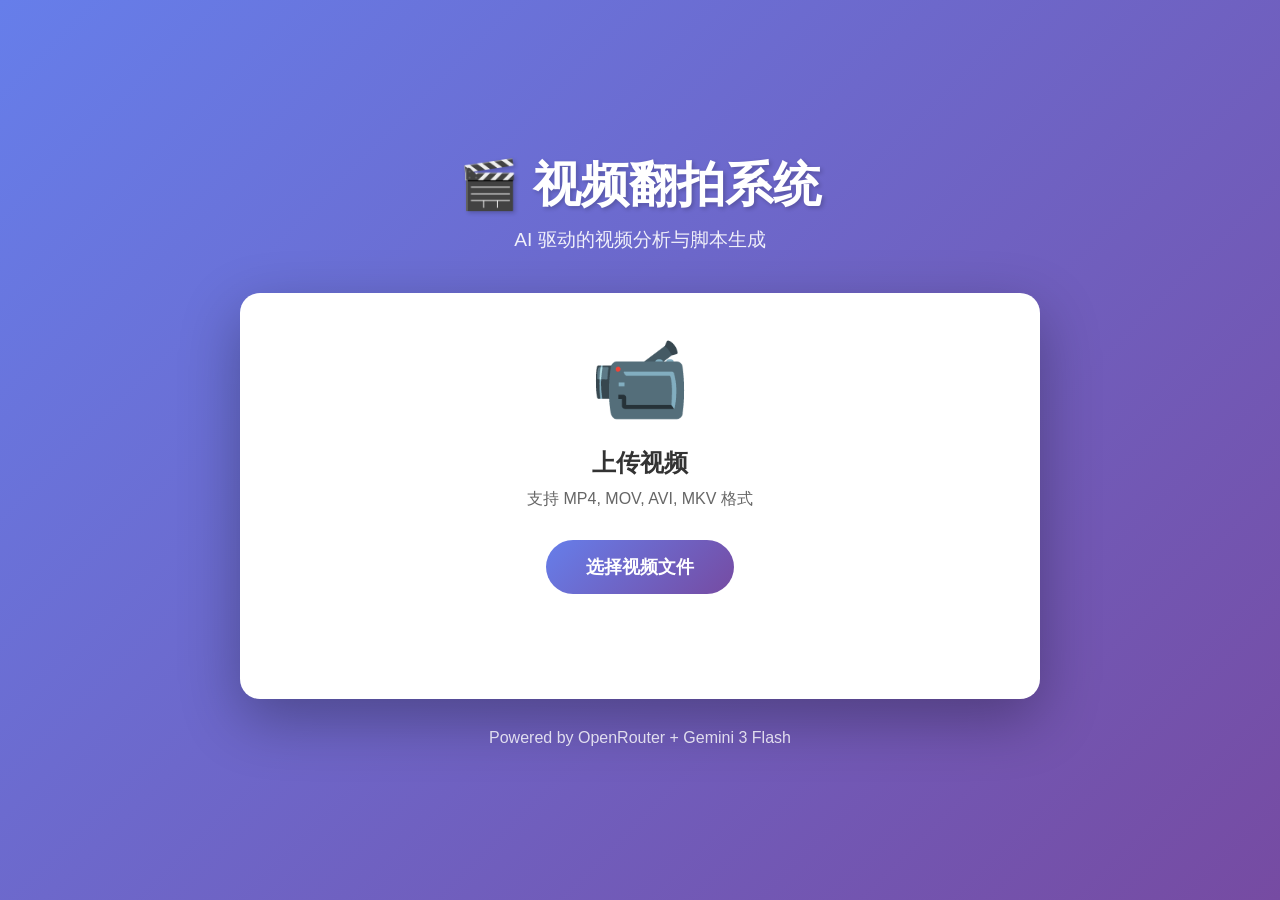
==== templates/index.html @ b66c97a4 "Initial commit: AI视频翻拍系统" ====
<!DOCTYPE html>
<html lang="zh-CN">
<head>
    <meta charset="UTF-8">
    <meta name="viewport" content="width=device-width, initial-scale=1.0">
    <title>视频翻拍系统 - AdVideoSystem</title>
    <link rel="stylesheet" href="/static/css/style.css">
</head>
<body>
    <div class="container">
        <header>
            <h1>🎬 视频翻拍系统</h1>
            <p class="subtitle">AI 驱动的视频分析与脚本生成</p>
        </header>

        <main>
            <div class="upload-section" id="uploadSection">
                <div class="upload-box">
                    <div class="upload-icon">📹</div>
                    <h2>上传视频</h2>
                    <p>支持 MP4, MOV, AVI, MKV 格式</p>
                    <input type="file" id="videoInput" accept="video/*" style="display: none;">
                    <button class="btn btn-primary" onclick="document.getElementById('videoInput').click()">
                        选择视频文件
                    </button>
                    <p class="file-name" id="fileName"></p>
                </div>
            </div>

            <div class="processing-section" id="processingSection" style="display: none;">
                <div class="progress-box">
                    <h2>处理中...</h2>
                    <div class="progress-bar">
                        <div class="progress-fill" id="progressFill"></div>
                    </div>
                    <p class="progress-text" id="progressText">正在上传视频...</p>
                    <div class="spinner"></div>
                </div>
            </div>

            <div class="result-section" id="resultSection" style="display: none;">
                <div class="result-box">
                    <div class="success-icon">✅</div>
                    <h2>处理完成！</h2>
                    <div class="result-info">
                        <p>检测到 <strong id="sceneCount">0</strong> 个镜头</p>
                        <p>已生成 Sora 脚本和关键帧图片</p>
                    </div>
                    <button class="btn btn-success" id="downloadBtn">
                        📥 下载结果文件
                    </button>
                    <button class="btn btn-secondary" onclick="location.reload()">
                        🔄 处理新视频
                    </button>
                </div>
            </div>

            <div class="error-section" id="errorSection" style="display: none;">
                <div class="error-box">
                    <div class="error-icon">❌</div>
                    <h2>处理失败</h2>
                    <p class="error-message" id="errorMessage"></p>
                    <button class="btn btn-secondary" onclick="location.reload()">
                        🔄 重新开始
                    </button>
                </div>
            </div>
        </main>

        <footer>
            <p>Powered by OpenRouter + Gemini 3 Flash</p>
        </footer>
    </div>

    <script src="/static/js/app.js"></script>
</body>
</html>
---- static/css/style.css ----
* {
    margin: 0;
    padding: 0;
    box-sizing: border-box;
}

body {
    font-family: -apple-system, BlinkMacSystemFont, 'Segoe UI', 'PingFang SC', 'Hiragino Sans GB', 'Microsoft YaHei', sans-serif;
    background: linear-gradient(135deg, #667eea 0%, #764ba2 100%);
    min-height: 100vh;
    display: flex;
    align-items: center;
    justify-content: center;
    padding: 20px;
}

.container {
    max-width: 800px;
    width: 100%;
}

header {
    text-align: center;
    color: white;
    margin-bottom: 40px;
}

header h1 {
    font-size: 3em;
    margin-bottom: 10px;
    text-shadow: 2px 2px 4px rgba(0,0,0,0.2);
}

.subtitle {
    font-size: 1.2em;
    opacity: 0.9;
}

main {
    background: white;
    border-radius: 20px;
    padding: 40px;
    box-shadow: 0 20px 60px rgba(0,0,0,0.3);
}

.upload-box, .progress-box, .result-box, .error-box {
    text-align: center;
}

.upload-icon {
    font-size: 5em;
    margin-bottom: 20px;
}

.upload-box h2 {
    color: #333;
    margin-bottom: 10px;
}

.upload-box p {
    color: #666;
    margin-bottom: 20px;
}

.btn {
    padding: 15px 40px;
    font-size: 1.1em;
    border: none;
    border-radius: 50px;
    cursor: pointer;
    transition: all 0.3s ease;
    font-weight: 600;
    margin: 10px;
}

.btn-primary {
    background: linear-gradient(135deg, #667eea 0%, #764ba2 100%);
    color: white;
}

.btn-primary:hover {
    transform: translateY(-2px);
    box-shadow: 0 10px 20px rgba(102, 126, 234, 0.4);
}

.btn-success {
    background: linear-gradient(135deg, #11998e 0%, #38ef7d 100%);
    color: white;
}

.btn-success:hover {
    transform: translateY(-2px);
    box-shadow: 0 10px 20px rgba(56, 239, 125, 0.4);
}

.btn-secondary {
    background: #f0f0f0;
    color: #333;
}

.btn-secondary:hover {
    background: #e0e0e0;
}

.file-name {
    margin-top: 15px;
    color: #667eea;
    font-weight: 600;
    min-height: 20px;
}

.progress-box h2 {
    color: #333;
    margin-bottom: 30px;
}

.progress-bar {
    width: 100%;
    height: 30px;
    background: #f0f0f0;
    border-radius: 15px;
    overflow: hidden;
    margin-bottom: 20px;
}

.progress-fill {
    height: 100%;
    background: linear-gradient(90deg, #667eea 0%, #764ba2 100%);
    width: 0%;
    transition: width 0.3s ease;
}

.progress-text {
    color: #666;
    margin-bottom: 20px;
}

.spinner {
    border: 4px solid #f0f0f0;
    border-top: 4px solid #667eea;
    border-radius: 50%;
    width: 50px;
    height: 50px;
    animation: spin 1s linear infinite;
    margin: 20px auto;
}

@keyframes spin {
    0% { transform: rotate(0deg); }
    100% { transform: rotate(360deg); }
}

.success-icon, .error-icon {
    font-size: 5em;
    margin-bottom: 20px;
}

.result-box h2, .error-box h2 {
    color: #333;
    margin-bottom: 20px;
}

.result-info {
    background: #f8f9fa;
    padding: 20px;
    border-radius: 10px;
    margin: 20px 0;
}

.result-info p {
    color: #666;
    margin: 10px 0;
    font-size: 1.1em;
}

.result-info strong {
    color: #667eea;
    font-size: 1.3em;
}

.error-message {
    color: #e74c3c;
    background: #fee;
    padding: 15px;
    border-radius: 10px;
    margin: 20px 0;
}

footer {
    text-align: center;
    color: white;
    margin-top: 30px;
    opacity: 0.8;
}

@media (max-width: 600px) {
    header h1 {
        font-size: 2em;
    }
    
    main {
        padding: 20px;
    }
    
    .btn {
        padding: 12px 30px;
        font-size: 1em;
    }
}
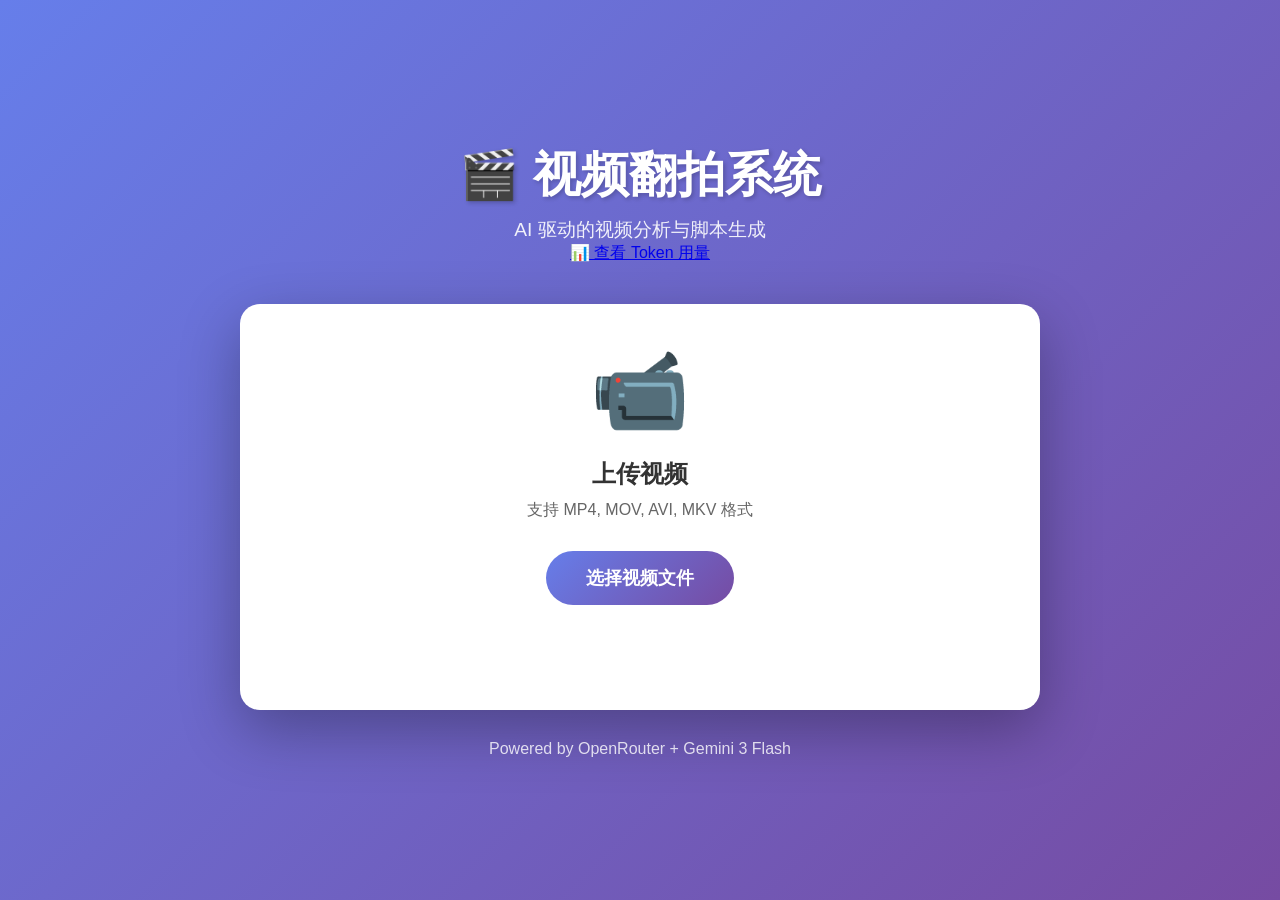
==== commit af18ed5b: "Add token usage tracking page" ====
--- a/templates/index.html
+++ b/templates/index.html
@@ -11,6 +11,7 @@
         <header>
             <h1>🎬 视频翻拍系统</h1>
             <p class="subtitle">AI 驱动的视频分析与脚本生成</p>
+            <a href="/token_usage_page" class="token-usage-link">📊 查看 Token 用量</a>
         </header>
 
         <main>
@@ -46,9 +47,14 @@
                         <p>检测到 <strong id="sceneCount">0</strong> 个镜头</p>
                         <p>已生成 Sora 脚本和关键帧图片</p>
                     </div>
-                    <button class="btn btn-success" id="downloadBtn">
-                        📥 下载结果文件
-                    </button>
+                    <div class="download-buttons">
+                        <button class="btn btn-success" id="downloadBtn">
+                            📦 下载完整包
+                        </button>
+                        <button class="btn btn-success" id="downloadCleanBtn">
+                            📄 下载纯脚本
+                        </button>
+                    </div>
                     <button class="btn btn-secondary" onclick="location.reload()">
                         🔄 处理新视频
                     </button>
--- a/static/css/style.css
+++ b/static/css/style.css
@@ -176,6 +176,14 @@
 .result-info strong {
     color: #667eea;
     font-size: 1.3em;
+}
+
+.download-buttons {
+    display: flex;
+    justify-content: center;
+    gap: 15px;
+    flex-wrap: wrap;
+    margin: 20px 0;
 }
 
 .error-message {
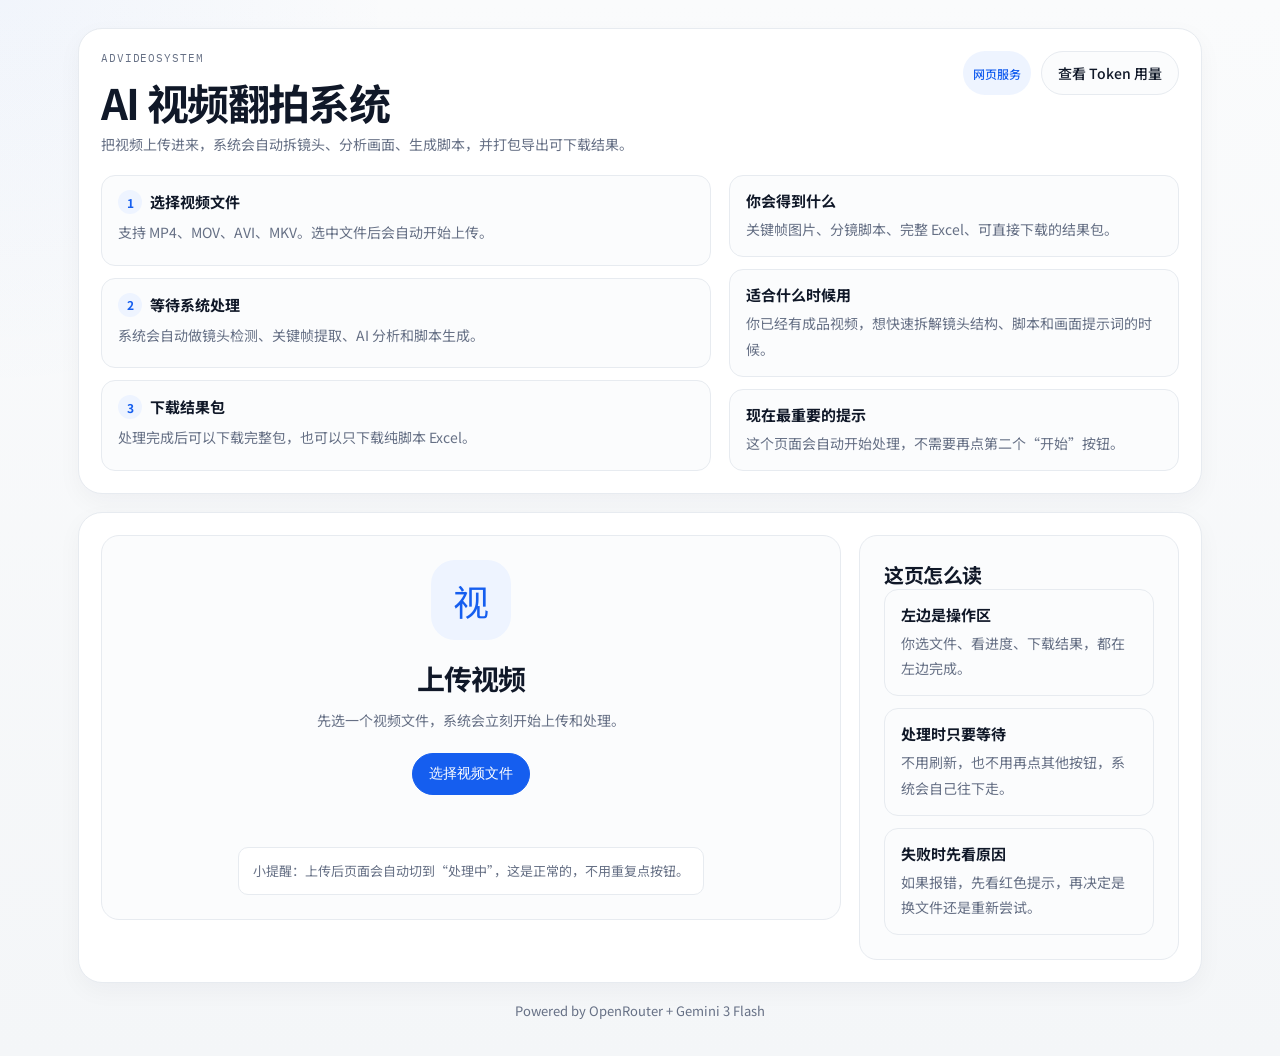
==== commit 9b6ce8bf: "Optimize AI video analysis workflow" ====
--- a/templates/index.html
+++ b/templates/index.html
@@ -4,78 +4,141 @@
     <meta charset="UTF-8">
     <meta name="viewport" content="width=device-width, initial-scale=1.0">
     <title>视频翻拍系统 - AdVideoSystem</title>
+    <link rel="preconnect" href="https://fonts.googleapis.com">
+    <link rel="preconnect" href="https://fonts.gstatic.com" crossorigin>
+    <link href="https://fonts.googleapis.com/css2?family=Noto+Sans+SC:wght@400;500;700&family=IBM+Plex+Mono:wght@400;500&display=swap" rel="stylesheet">
     <link rel="stylesheet" href="/static/css/style.css">
 </head>
 <body>
-    <div class="container">
-        <header>
-            <h1>🎬 视频翻拍系统</h1>
-            <p class="subtitle">AI 驱动的视频分析与脚本生成</p>
-            <a href="/token_usage_page" class="token-usage-link">📊 查看 Token 用量</a>
-        </header>
-
-        <main>
-            <div class="upload-section" id="uploadSection">
-                <div class="upload-box">
-                    <div class="upload-icon">📹</div>
-                    <h2>上传视频</h2>
-                    <p>支持 MP4, MOV, AVI, MKV 格式</p>
-                    <input type="file" id="videoInput" accept="video/*" style="display: none;">
-                    <button class="btn btn-primary" onclick="document.getElementById('videoInput').click()">
-                        选择视频文件
-                    </button>
-                    <p class="file-name" id="fileName"></p>
+    <div class="page stack">
+        <section class="panel panel-body hero">
+            <div class="hero-top">
+                <div>
+                    <div class="eyebrow">AdVideoSystem</div>
+                    <h1 class="page-title">AI 视频翻拍系统</h1>
+                    <p class="paragraph">把视频上传进来，系统会自动拆镜头、分析画面、生成脚本，并打包导出可下载结果。</p>
+                </div>
+                <div class="hero-actions">
+                    <span class="badge accent">网页服务</span>
+                    <a href="/token_usage_page" class="btn btn-secondary">查看 Token 用量</a>
                 </div>
             </div>
 
-            <div class="processing-section" id="processingSection" style="display: none;">
-                <div class="progress-box">
-                    <h2>处理中...</h2>
-                    <div class="progress-bar">
-                        <div class="progress-fill" id="progressFill"></div>
+            <div class="layout">
+                <div class="steps">
+                    <div class="step-item">
+                        <strong><span class="step-index">1</span>选择视频文件</strong>
+                        <div class="muted">支持 MP4、MOV、AVI、MKV。选中文件后会自动开始上传。</div>
                     </div>
-                    <p class="progress-text" id="progressText">正在上传视频...</p>
-                    <div class="spinner"></div>
+                    <div class="step-item">
+                        <strong><span class="step-index">2</span>等待系统处理</strong>
+                        <div class="muted">系统会自动做镜头检测、关键帧提取、AI 分析和脚本生成。</div>
+                    </div>
+                    <div class="step-item">
+                        <strong><span class="step-index">3</span>下载结果包</strong>
+                        <div class="muted">处理完成后可以下载完整包，也可以只下载纯脚本 Excel。</div>
+                    </div>
+                </div>
+
+                <div class="facts">
+                    <div class="fact-card">
+                        <strong>你会得到什么</strong>
+                        <div class="muted">关键帧图片、分镜脚本、完整 Excel、可直接下载的结果包。</div>
+                    </div>
+                    <div class="fact-card">
+                        <strong>适合什么时候用</strong>
+                        <div class="muted">你已经有成品视频，想快速拆解镜头结构、脚本和画面提示词的时候。</div>
+                    </div>
+                    <div class="fact-card">
+                        <strong>现在最重要的提示</strong>
+                        <div class="muted">这个页面会自动开始处理，不需要再点第二个“开始”按钮。</div>
+                    </div>
                 </div>
             </div>
+        </section>
 
-            <div class="result-section" id="resultSection" style="display: none;">
-                <div class="result-box">
-                    <div class="success-icon">✅</div>
-                    <h2>处理完成！</h2>
-                    <div class="result-info">
-                        <p>检测到 <strong id="sceneCount">0</strong> 个镜头</p>
-                        <p>已生成 Sora 脚本和关键帧图片</p>
+        <section class="panel panel-body">
+            <div class="upload-grid">
+                <div class="upload-section" id="uploadSection">
+                    <div class="upload-card">
+                        <div>
+                            <div class="upload-mark">视</div>
+                            <h2>上传视频</h2>
+                            <p class="paragraph">先选一个视频文件，系统会立刻开始上传和处理。</p>
+                            <input type="file" id="videoInput" accept="video/*" class="hidden">
+                            <div class="btn-row">
+                                <button class="btn btn-primary" type="button" onclick="document.getElementById('videoInput').click()">
+                                    选择视频文件
+                                </button>
+                            </div>
+                            <p class="file-name" id="fileName"></p>
+                            <div class="upload-note">
+                                小提醒：上传后页面会自动切到“处理中”，这是正常的，不用重复点按钮。
+                            </div>
+                        </div>
                     </div>
-                    <div class="download-buttons">
-                        <button class="btn btn-success" id="downloadBtn">
-                            📦 下载完整包
-                        </button>
-                        <button class="btn btn-success" id="downloadCleanBtn">
-                            📄 下载纯脚本
-                        </button>
+                </div>
+
+                <div class="processing-section hidden" id="processingSection">
+                    <div class="progress-card">
+                        <h2>正在处理</h2>
+                        <p class="paragraph">系统已经开始工作，请等它把镜头、脚本和结果包准备好。</p>
+                        <div class="progress-bar">
+                            <div class="progress-fill" id="progressFill"></div>
+                        </div>
+                        <p class="paragraph" id="progressText">正在上传视频...</p>
+                        <div class="spinner"></div>
                     </div>
-                    <button class="btn btn-secondary" onclick="location.reload()">
-                        🔄 处理新视频
-                    </button>
                 </div>
+
+                <div class="result-section hidden" id="resultSection">
+                    <div class="result-card">
+                        <h2>处理完成</h2>
+                        <p class="paragraph">这次视频已经分析好了，下面可以直接下载结果。</p>
+                        <div class="summary-box">
+                            <div class="muted">检测到的镜头数</div>
+                            <strong id="sceneCount">0</strong>
+                        </div>
+                        <div class="btn-row">
+                            <button class="btn btn-success" id="downloadBtn" type="button">下载完整包</button>
+                            <button class="btn btn-success" id="downloadCleanBtn" type="button">下载纯脚本 Excel</button>
+                            <button class="btn btn-secondary" type="button" onclick="location.reload()">处理新视频</button>
+                        </div>
+                    </div>
+                </div>
+
+                <div class="error-section hidden" id="errorSection">
+                    <div class="error-card">
+                        <h2>处理失败</h2>
+                        <p class="paragraph">这次没有顺利完成，先看清楚下面的原因，再决定要不要重试。</p>
+                        <div class="error-message" id="errorMessage"></div>
+                        <div class="btn-row">
+                            <button class="btn btn-secondary" type="button" onclick="location.reload()">重新开始</button>
+                        </div>
+                    </div>
+                </div>
+
+                <aside class="side-card">
+                    <strong class="title">这页怎么读</strong>
+                    <div class="actions">
+                        <div class="action-card">
+                            <strong>左边是操作区</strong>
+                            <div class="muted">你选文件、看进度、下载结果，都在左边完成。</div>
+                        </div>
+                        <div class="action-card">
+                            <strong>处理时只要等待</strong>
+                            <div class="muted">不用刷新，也不用再点其他按钮，系统会自己往下走。</div>
+                        </div>
+                        <div class="action-card">
+                            <strong>失败时先看原因</strong>
+                            <div class="muted">如果报错，先看红色提示，再决定是换文件还是重新尝试。</div>
+                        </div>
+                    </div>
+                </aside>
             </div>
+        </section>
 
-            <div class="error-section" id="errorSection" style="display: none;">
-                <div class="error-box">
-                    <div class="error-icon">❌</div>
-                    <h2>处理失败</h2>
-                    <p class="error-message" id="errorMessage"></p>
-                    <button class="btn btn-secondary" onclick="location.reload()">
-                        🔄 重新开始
-                    </button>
-                </div>
-            </div>
-        </main>
-
-        <footer>
-            <p>Powered by OpenRouter + Gemini 3 Flash</p>
-        </footer>
+        <div class="footer">Powered by OpenRouter + Gemini 3 Flash</div>
     </div>
 
     <script src="/static/js/app.js"></script>
--- a/static/css/style.css
+++ b/static/css/style.css
@@ -1,3 +1,26 @@
+:root {
+    --bg: #f7f8fa;
+    --panel: #ffffff;
+    --panel-soft: #fbfcfd;
+    --line: #e7ebf0;
+    --line-strong: #d6dde6;
+    --text: #101828;
+    --muted: #667085;
+    --accent: #155eef;
+    --accent-soft: #eef4ff;
+    --success: #067647;
+    --success-soft: #ecfdf3;
+    --warning: #b54708;
+    --warning-soft: #fff4ed;
+    --danger: #b42318;
+    --danger-soft: #fef3f2;
+    --radius-xl: 24px;
+    --radius-lg: 18px;
+    --radius-md: 14px;
+    --radius-sm: 10px;
+    --shadow: 0 8px 24px rgba(16, 24, 40, 0.04);
+}
+
 * {
     margin: 0;
     padding: 0;
@@ -5,144 +28,288 @@
 }
 
 body {
-    font-family: -apple-system, BlinkMacSystemFont, 'Segoe UI', 'PingFang SC', 'Hiragino Sans GB', 'Microsoft YaHei', sans-serif;
-    background: linear-gradient(135deg, #667eea 0%, #764ba2 100%);
+    font-family: "Noto Sans SC", sans-serif;
+    color: var(--text);
+    background:
+        radial-gradient(circle at top left, rgba(21, 94, 239, 0.04), transparent 24%),
+        linear-gradient(180deg, #fafbfc 0%, #f4f6f8 100%);
     min-height: 100vh;
+}
+
+a {
+    color: inherit;
+    text-decoration: none;
+}
+
+.page {
+    max-width: 1180px;
+    margin: 0 auto;
+    padding: 28px;
+}
+
+.stack {
+    display: grid;
+    gap: 18px;
+}
+
+.panel {
+    background: var(--panel);
+    border: 1px solid var(--line);
+    border-radius: var(--radius-xl);
+    box-shadow: var(--shadow);
+}
+
+.panel-body {
+    padding: 22px;
+}
+
+.eyebrow,
+.mono {
+    font-family: "IBM Plex Mono", monospace;
+}
+
+.eyebrow {
+    font-size: 11px;
+    text-transform: uppercase;
+    letter-spacing: 0.08em;
+    color: var(--muted);
+}
+
+.page-title {
+    margin-top: 6px;
+    font-size: clamp(30px, 4vw, 42px);
+    letter-spacing: -0.04em;
+}
+
+.title {
+    font-size: 20px;
+    letter-spacing: -0.02em;
+    margin-bottom: 12px;
+}
+
+.muted,
+.paragraph {
+    color: var(--muted);
+    font-size: 14px;
+    line-height: 1.8;
+}
+
+.hero {
+    display: grid;
+    gap: 18px;
+}
+
+.hero-top {
     display: flex;
+    justify-content: space-between;
+    align-items: flex-start;
+    gap: 16px;
+}
+
+.hero-actions {
+    display: flex;
+    flex-wrap: wrap;
+    gap: 10px;
+}
+
+.badge {
+    display: inline-flex;
     align-items: center;
     justify-content: center;
-    padding: 20px;
-}
-
-.container {
-    max-width: 800px;
-    width: 100%;
-}
-
-header {
+    border-radius: 999px;
+    padding: 6px 10px;
+    font-size: 12px;
+    font-weight: 500;
+    white-space: nowrap;
+}
+
+.badge.accent {
+    color: var(--accent);
+    background: var(--accent-soft);
+}
+
+.badge.success {
+    color: var(--success);
+    background: var(--success-soft);
+}
+
+.layout {
+    display: grid;
+    grid-template-columns: 1.15fr 0.85fr;
+    gap: 18px;
+}
+
+.steps,
+.facts,
+.actions,
+.records {
+    display: grid;
+    gap: 12px;
+}
+
+.step-item,
+.fact-card,
+.action-card,
+.record-card {
+    border: 1px solid var(--line);
+    border-radius: var(--radius-md);
+    background: var(--panel-soft);
+    padding: 14px 16px;
+}
+
+.step-item strong,
+.fact-card strong,
+.action-card strong,
+.record-card strong {
+    display: block;
+    margin-bottom: 6px;
+    font-size: 15px;
+}
+
+.step-index {
+    display: inline-flex;
+    align-items: center;
+    justify-content: center;
+    width: 24px;
+    height: 24px;
+    border-radius: 999px;
+    background: var(--accent-soft);
+    color: var(--accent);
+    font-size: 12px;
+    font-weight: 700;
+    margin-right: 8px;
+}
+
+.upload-grid {
+    display: grid;
+    grid-template-columns: 1fr 320px;
+    gap: 18px;
+}
+
+.upload-card,
+.side-card,
+.result-card,
+.error-card,
+.progress-card {
+    border: 1px solid var(--line);
+    border-radius: var(--radius-lg);
+    background: var(--panel-soft);
+    padding: 24px;
+}
+
+.upload-card {
+    display: grid;
+    place-items: center;
+    min-height: 340px;
     text-align: center;
-    color: white;
-    margin-bottom: 40px;
-}
-
-header h1 {
-    font-size: 3em;
+}
+
+.upload-mark {
+    width: 80px;
+    height: 80px;
+    border-radius: 24px;
+    display: grid;
+    place-items: center;
+    margin: 0 auto 18px;
+    font-size: 36px;
+    color: var(--accent);
+    background: var(--accent-soft);
+}
+
+.upload-card h2,
+.progress-card h2,
+.result-card h2,
+.error-card h2 {
+    font-size: 28px;
+    letter-spacing: -0.03em;
     margin-bottom: 10px;
-    text-shadow: 2px 2px 4px rgba(0,0,0,0.2);
-}
-
-.subtitle {
-    font-size: 1.2em;
-    opacity: 0.9;
-}
-
-main {
-    background: white;
-    border-radius: 20px;
-    padding: 40px;
-    box-shadow: 0 20px 60px rgba(0,0,0,0.3);
-}
-
-.upload-box, .progress-box, .result-box, .error-box {
-    text-align: center;
-}
-
-.upload-icon {
-    font-size: 5em;
-    margin-bottom: 20px;
-}
-
-.upload-box h2 {
-    color: #333;
-    margin-bottom: 10px;
-}
-
-.upload-box p {
-    color: #666;
-    margin-bottom: 20px;
+}
+
+.upload-note {
+    margin-top: 16px;
+    padding: 12px 14px;
+    border-radius: var(--radius-sm);
+    border: 1px solid var(--line);
+    background: #ffffff;
+    color: var(--muted);
+    font-size: 13px;
+    line-height: 1.7;
+}
+
+.btn-row {
+    display: flex;
+    justify-content: center;
+    flex-wrap: wrap;
+    gap: 10px;
+    margin-top: 20px;
 }
 
 .btn {
-    padding: 15px 40px;
-    font-size: 1.1em;
-    border: none;
-    border-radius: 50px;
+    display: inline-flex;
+    align-items: center;
+    justify-content: center;
+    border-radius: 999px;
+    border: 1px solid var(--line);
+    background: #ffffff;
+    color: var(--text);
+    padding: 11px 16px;
+    font-size: 14px;
+    font-weight: 500;
     cursor: pointer;
-    transition: all 0.3s ease;
+    transition: 140ms ease;
+}
+
+.btn:hover {
+    transform: translateY(-1px);
+}
+
+.btn-primary {
+    background: var(--accent);
+    border-color: var(--accent);
+    color: #ffffff;
+}
+
+.btn-success {
+    background: var(--success);
+    border-color: var(--success);
+    color: #ffffff;
+}
+
+.btn-secondary {
+    background: var(--panel-soft);
+}
+
+.file-name {
+    margin-top: 14px;
+    min-height: 22px;
+    color: var(--accent);
     font-weight: 600;
-    margin: 10px;
-}
-
-.btn-primary {
-    background: linear-gradient(135deg, #667eea 0%, #764ba2 100%);
-    color: white;
-}
-
-.btn-primary:hover {
-    transform: translateY(-2px);
-    box-shadow: 0 10px 20px rgba(102, 126, 234, 0.4);
-}
-
-.btn-success {
-    background: linear-gradient(135deg, #11998e 0%, #38ef7d 100%);
-    color: white;
-}
-
-.btn-success:hover {
-    transform: translateY(-2px);
-    box-shadow: 0 10px 20px rgba(56, 239, 125, 0.4);
-}
-
-.btn-secondary {
-    background: #f0f0f0;
-    color: #333;
-}
-
-.btn-secondary:hover {
-    background: #e0e0e0;
-}
-
-.file-name {
-    margin-top: 15px;
-    color: #667eea;
-    font-weight: 600;
-    min-height: 20px;
-}
-
-.progress-box h2 {
-    color: #333;
-    margin-bottom: 30px;
 }
 
 .progress-bar {
     width: 100%;
-    height: 30px;
-    background: #f0f0f0;
-    border-radius: 15px;
+    height: 16px;
+    background: #e5e7eb;
+    border-radius: 999px;
     overflow: hidden;
-    margin-bottom: 20px;
+    margin: 18px 0 12px;
 }
 
 .progress-fill {
     height: 100%;
-    background: linear-gradient(90deg, #667eea 0%, #764ba2 100%);
-    width: 0%;
+    width: 0;
+    background: linear-gradient(90deg, #155eef 0%, #3b82f6 100%);
     transition: width 0.3s ease;
 }
 
-.progress-text {
-    color: #666;
-    margin-bottom: 20px;
-}
-
 .spinner {
-    border: 4px solid #f0f0f0;
-    border-top: 4px solid #667eea;
-    border-radius: 50%;
-    width: 50px;
-    height: 50px;
+    width: 42px;
+    height: 42px;
+    border: 4px solid #dbe3ef;
+    border-top-color: var(--accent);
+    border-radius: 999px;
     animation: spin 1s linear infinite;
-    margin: 20px auto;
+    margin: 20px auto 0;
 }
 
 @keyframes spin {
@@ -150,68 +317,111 @@
     100% { transform: rotate(360deg); }
 }
 
-.success-icon, .error-icon {
-    font-size: 5em;
-    margin-bottom: 20px;
-}
-
-.result-box h2, .error-box h2 {
-    color: #333;
-    margin-bottom: 20px;
-}
-
-.result-info {
-    background: #f8f9fa;
-    padding: 20px;
-    border-radius: 10px;
-    margin: 20px 0;
-}
-
-.result-info p {
-    color: #666;
-    margin: 10px 0;
-    font-size: 1.1em;
-}
-
-.result-info strong {
-    color: #667eea;
-    font-size: 1.3em;
-}
-
-.download-buttons {
-    display: flex;
-    justify-content: center;
-    gap: 15px;
-    flex-wrap: wrap;
-    margin: 20px 0;
+.result-card,
+.error-card,
+.progress-card {
+    text-align: center;
+}
+
+.summary-box {
+    margin: 18px 0;
+    padding: 16px;
+    border-radius: var(--radius-md);
+    background: #ffffff;
+    border: 1px solid var(--line);
+}
+
+.summary-box strong {
+    color: var(--accent);
+    font-size: 28px;
 }
 
 .error-message {
-    color: #e74c3c;
-    background: #fee;
-    padding: 15px;
-    border-radius: 10px;
-    margin: 20px 0;
-}
-
-footer {
+    margin: 18px 0;
+    padding: 14px 16px;
+    border-radius: var(--radius-md);
+    border: 1px solid #fecdca;
+    background: var(--danger-soft);
+    color: var(--danger);
+    text-align: left;
+    line-height: 1.7;
+}
+
+.hidden {
+    display: none !important;
+}
+
+.table-wrap {
+    overflow-x: auto;
+}
+
+.table {
+    width: 100%;
+    border-collapse: collapse;
+}
+
+.table th,
+.table td {
+    text-align: left;
+    border-bottom: 1px solid var(--line);
+    padding: 12px 8px;
+    font-size: 14px;
+}
+
+.table th {
+    color: var(--muted);
+    font-weight: 500;
+}
+
+.table tr:last-child td {
+    border-bottom: none;
+}
+
+.back-link {
+    color: var(--accent);
+    font-size: 14px;
+    font-weight: 500;
+}
+
+.footer {
     text-align: center;
-    color: white;
-    margin-top: 30px;
-    opacity: 0.8;
-}
-
-@media (max-width: 600px) {
-    header h1 {
-        font-size: 2em;
-    }
-    
-    main {
-        padding: 20px;
-    }
-    
-    .btn {
-        padding: 12px 30px;
-        font-size: 1em;
-    }
-}
+    color: var(--muted);
+    font-size: 13px;
+    padding-bottom: 8px;
+}
+
+@media (max-width: 980px) {
+    .layout,
+    .upload-grid {
+        grid-template-columns: 1fr;
+    }
+}
+
+@media (max-width: 640px) {
+    .page {
+        padding: 14px;
+    }
+
+    .panel-body {
+        padding: 18px;
+    }
+
+    .hero-top {
+        flex-direction: column;
+    }
+
+    .upload-card,
+    .side-card,
+    .result-card,
+    .error-card,
+    .progress-card {
+        padding: 18px;
+    }
+
+    .upload-card h2,
+    .progress-card h2,
+    .result-card h2,
+    .error-card h2 {
+        font-size: 24px;
+    }
+}
